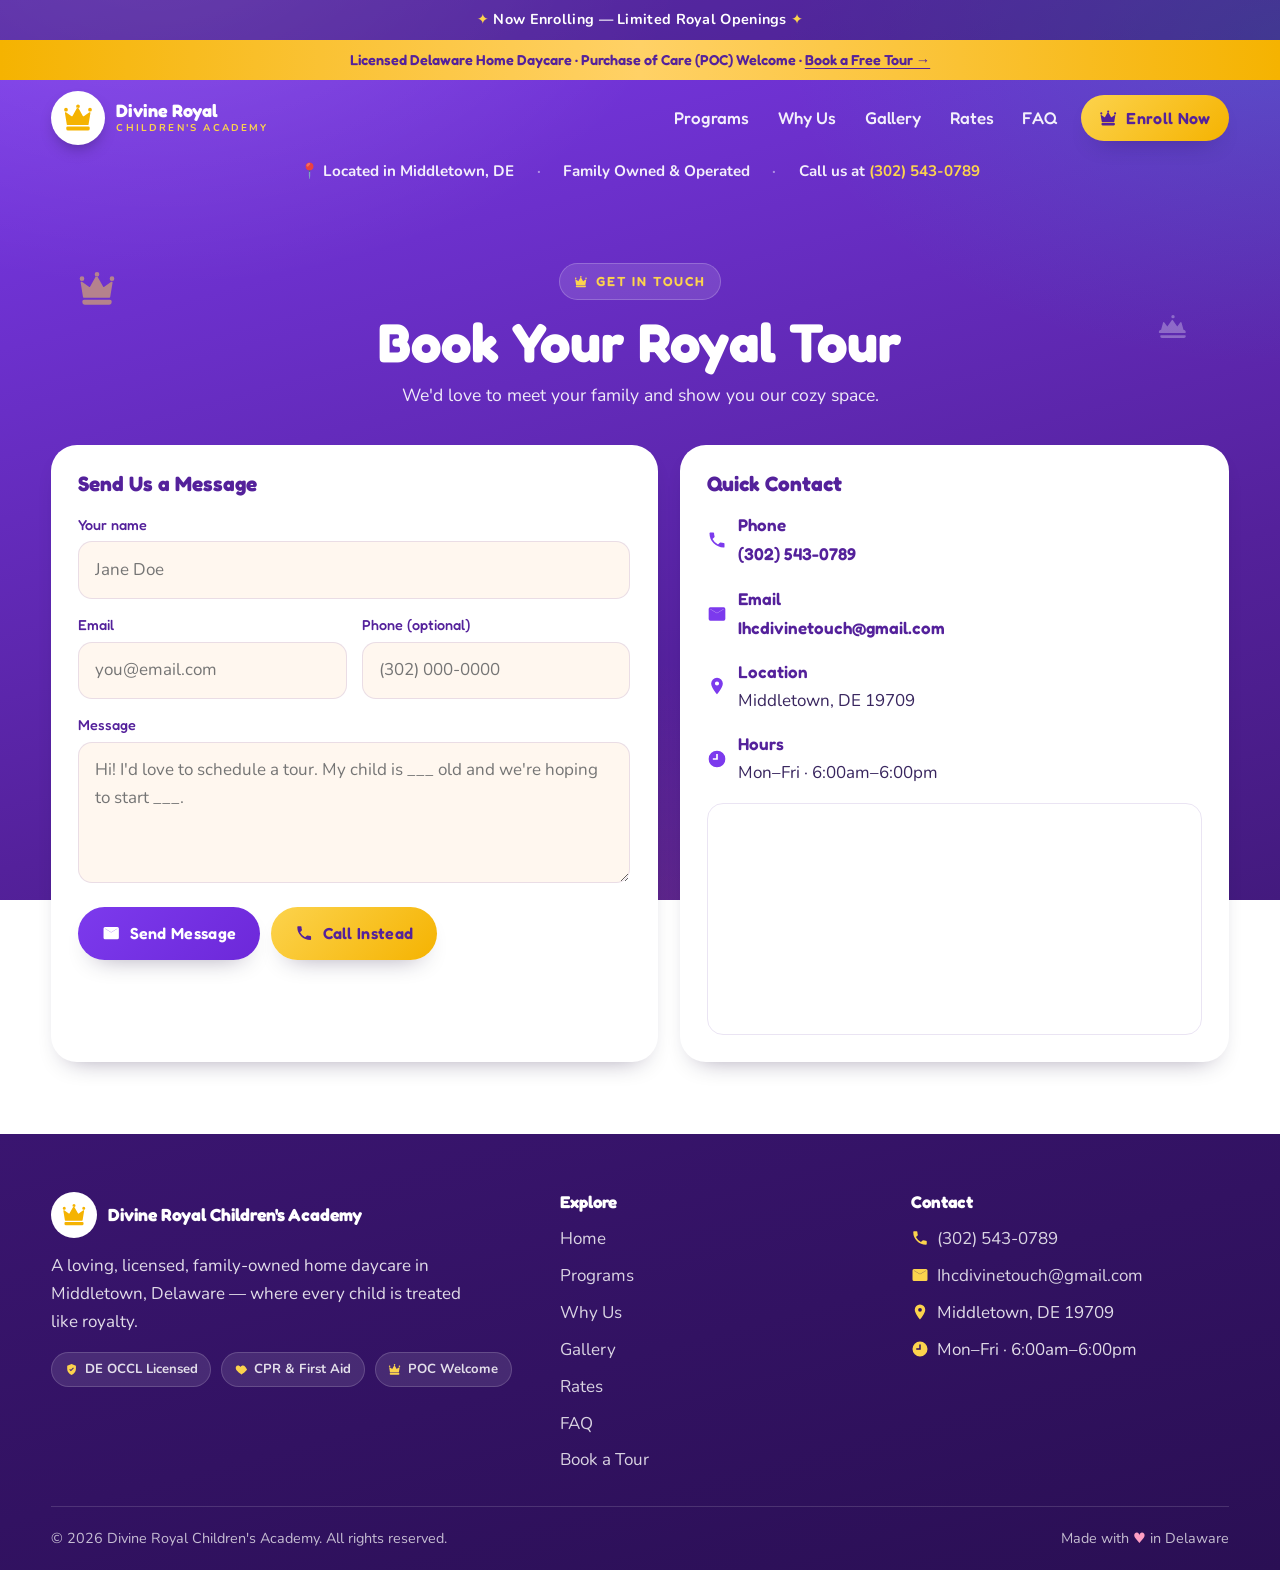
==== contact.html @ b8e2006c "Redesign as multi-page royal site, mobile-optimized - Rebuild into separate pages: home, programs, w" ====
<!DOCTYPE html>
<html lang="en">
<head>
  <meta charset="utf-8" />
  <meta name="viewport" content="width=device-width, initial-scale=1" />
  <title>Contact &amp; Tours – Divine Royal Children's Academy</title>
  <meta name="description" content="Book a free tour of Divine Royal Children's Academy in Middletown, DE. Call (302) 543-0789 or send us a message — we'd love to meet your family." />
  <meta name="theme-color" content="#54219b" />
  <meta name="format-detection" content="telephone=no" />
  <link rel="icon" href="data:image/svg+xml,<svg xmlns='http://www.w3.org/2000/svg' viewBox='0 0 100 100'><text y='.9em' font-size='90'>👑</text></svg>" />
  <link rel="preconnect" href="https://fonts.googleapis.com">
  <link rel="preconnect" href="https://fonts.gstatic.com" crossorigin>
  <link href="https://fonts.googleapis.com/css2?family=Fredoka:wght@500;600;700&family=Nunito:wght@400;600;700;800;900&display=swap" rel="stylesheet">
  <link rel="stylesheet" href="styles.css" />
  <script src="app.js" defer></script>
</head>
<body>
  <div id="site-header"></div>

  <main>
    <div class="hero-wrap">
      <div class="decor" aria-hidden="true">
        <div class="f g" style="top:30%;left:6%;width:40px;height:40px;--d:10s;--r:-8deg"><svg><use href="#i-crown"/></svg></div>
        <div class="f" style="top:46%;right:7%;width:34px;height:34px;--d:11s;--delay:.4s;--r:8deg"><svg><use href="#i-tiara"/></svg></div>
      </div>
      <section class="container page-hero">
        <span class="eyebrow"><svg><use href="#i-crown"/></svg> Get in Touch</span>
        <h1>Book Your Royal Tour</h1>
        <p>We'd love to meet your family and show you our cozy space.</p>
      </section>
    </div>

    <section class="container section" style="padding-top:0">
      <div class="contact-grid">
        <div class="card reveal" style="padding:1.7rem">
          <h3 style="font-size:1.3rem;color:var(--brand-deep)">Send Us a Message</h3>
          <form class="form" id="tourForm">
            <div class="field"><label for="f-name">Your name</label><input id="f-name" name="name" required placeholder="Jane Doe" /></div>
            <div class="grid-2" style="gap:.9rem">
              <div class="field"><label for="f-email">Email</label><input id="f-email" name="email" type="email" required placeholder="you@email.com" /></div>
              <div class="field"><label for="f-phone">Phone (optional)</label><input id="f-phone" name="phone" placeholder="(302) 000-0000" /></div>
            </div>
            <div class="field"><label for="f-msg">Message</label><textarea id="f-msg" name="message" rows="4" placeholder="Hi! I'd love to schedule a tour. My child is ___ old and we're hoping to start ___."></textarea></div>
            <div style="display:flex;gap:.7rem;flex-wrap:wrap">
              <button class="btn solid" type="submit"><svg><use href="#i-mail"/></svg> Send Message</button>
              <a class="btn" href="tel:+13025430789"><svg><use href="#i-phone"/></svg> Call Instead</a>
            </div>
          </form>
        </div>
        <div class="card contact-info reveal" style="padding:1.7rem;transition-delay:.1s">
          <h3 style="font-size:1.3rem;color:var(--brand-deep);margin-bottom:1rem">Quick Contact</h3>
          <div class="row"><svg><use href="#i-phone"/></svg><div><b>Phone</b><br><a href="tel:+13025430789">(302) 543-0789</a></div></div>
          <div class="row"><svg><use href="#i-mail"/></svg><div><b>Email</b><br><a href="mailto:Ihcdivinetouch@gmail.com">Ihcdivinetouch@gmail.com</a></div></div>
          <div class="row"><svg><use href="#i-pin"/></svg><div><b>Location</b><br>Middletown, DE 19709</div></div>
          <div class="row"><svg><use href="#i-clock"/></svg><div><b>Hours</b><br>Mon–Fri · 6:00am–6:00pm</div></div>
          <div class="map"><iframe title="Map of Middletown, Delaware" src="https://www.google.com/maps?q=Middletown,DE&output=embed" loading="lazy" referrerpolicy="no-referrer-when-downgrade"></iframe></div>
        </div>
      </div>
    </section>
  </main>

  <div id="site-footer"></div>
</body>
</html>
---- styles.css ----
/* =====================================================================
   Divine Royal Children's Academy — shared styles
   BRAND COLORS · PLACEHOLDERS — edit the values below when the real logo
   arrives. Change these and the whole site re-themes automatically.
   ===================================================================== */
:root{
  --brand:#7c3aed;        /* main royal purple */
  --brand-dark:#6d28d9;
  --brand-deep:#54219b;   /* deepest purple */
  --gold:#f5b301;         /* crown gold */
  --gold-soft:#fcd34d;
  --teal:#22b8c9;         /* cheerful accent */
  --coral:#ff6f91;        /* cheerful accent */
  --sun:#ffd166;          /* cheerful accent */
  /* ----- neutrals ----- */
  --surface:#ffffff;
  --cream:#fff7ef;
  --lav:#f4eefe;
  --ink:#39265f;          /* dark text (inside white cards) */
  --muted:#6d6386;
  --border:rgba(84,33,155,.12);
  --shadow:0 22px 46px -22px rgba(20,5,50,.55);
  --shadow-sm:0 12px 26px -16px rgba(20,5,50,.45);
  --ring:rgba(252,211,77,.55);
  --radius:26px;
  --radius-sm:16px;
  --maxw:1180px;
}

*{box-sizing:border-box}
html{scroll-behavior:smooth}
body{
  margin:0;color:#fff;font-family:Nunito,system-ui,Segoe UI,Roboto,Arial,sans-serif;
  line-height:1.65;font-size:17px;overflow-x:hidden;min-height:100vh;
  background:
    radial-gradient(900px 600px at 12% -8%, rgba(255,255,255,.14), transparent 60%),
    radial-gradient(900px 600px at 100% 4%, rgba(34,184,201,.22), transparent 55%),
    radial-gradient(800px 700px at 50% 120%, rgba(255,111,145,.18), transparent 60%),
    linear-gradient(165deg,var(--brand),var(--brand-deep) 70%,#431a7e);
  background-attachment:fixed;
}
a{color:inherit;text-decoration:none}
img{max-width:100%;display:block}
h1,h2,h3,h4{font-family:Fredoka,system-ui,sans-serif;font-weight:700;line-height:1.12;margin:0}
p{margin:0}
::selection{background:var(--gold-soft);color:var(--brand-deep)}
.container{width:min(var(--maxw),92vw);margin-inline:auto}
.center{text-align:center}

/* ---------- Buttons ---------- */
.btn{
  --bg1:var(--gold-soft);--bg2:var(--gold);--bc:var(--brand-deep);
  position:relative;display:inline-flex;align-items:center;gap:.55rem;
  padding:.85rem 1.5rem;border-radius:999px;font-family:Fredoka;font-weight:600;font-size:1rem;
  letter-spacing:.3px;color:var(--bc);background:linear-gradient(135deg,var(--bg1),var(--bg2));
  border:0;cursor:pointer;box-shadow:var(--shadow-sm);overflow:hidden;
  transition:transform .25s cubic-bezier(.2,.8,.2,1),box-shadow .25s,filter .25s;
}
.btn svg{width:1.15em;height:1.15em;fill:currentColor;flex:none}
.btn::after{content:"";position:absolute;top:0;left:-120%;width:55%;height:100%;background:linear-gradient(100deg,transparent,rgba(255,255,255,.5),transparent);transform:skewX(-18deg);transition:left .6s}
.btn:hover{transform:translateY(-3px);box-shadow:var(--shadow);filter:saturate(1.08)}
.btn:hover::after{left:130%}
.btn:focus-visible{outline:3px solid #fff;outline-offset:2px}
.btn.solid{--bg1:var(--brand);--bg2:var(--brand-dark);--bc:#fff}
.btn.outline{background:transparent;color:#fff;border:2.5px solid rgba(255,255,255,.85);box-shadow:none}
.btn.outline:hover{background:#fff;color:var(--brand-deep)}
.btn.lg{padding:1rem 1.8rem;font-size:1.08rem}

/* ---------- Announcement bars ---------- */
.announce .bar{text-align:center;padding:.5rem 1rem;font-weight:700;font-size:.9rem}
.announce .bar.one{background:rgba(0,0,0,.28);color:#fff;letter-spacing:.3px}
.announce .bar.one .s{color:var(--gold-soft)}
.announce .bar.two{background:linear-gradient(90deg,var(--gold),var(--sun),var(--gold));color:var(--brand-deep);font-family:Fredoka;font-weight:600}
.announce .bar.two a{text-decoration:underline;text-underline-offset:3px}

/* ---------- Header ---------- */
header{position:sticky;top:0;z-index:60;transition:box-shadow .3s,background .3s}
header.scrolled{background:linear-gradient(165deg,rgba(86,35,135,.96),rgba(67,26,126,.96));backdrop-filter:blur(8px);box-shadow:0 10px 30px -16px rgba(0,0,0,.6)}
.nav{display:flex;align-items:center;justify-content:space-between;gap:1rem;padding:.7rem 0}
.brand{display:flex;align-items:center;gap:.7rem;min-width:0}
.brand .badge{width:54px;height:54px;border-radius:50%;flex:none;display:grid;place-items:center;background:#fff;box-shadow:0 8px 18px -8px rgba(0,0,0,.45);overflow:hidden}
.brand .badge svg{width:32px;height:32px;fill:var(--gold);animation:bob 3.6s ease-in-out infinite}
.brand .name{font-family:Fredoka;font-weight:700;font-size:1.12rem;color:#fff;line-height:1.04}
.brand .name small{display:block;font-family:Nunito;font-weight:700;font-size:.62rem;letter-spacing:.22em;text-transform:uppercase;color:var(--gold-soft);margin-top:2px}
.menu{display:flex;align-items:center;gap:.2rem}
.menu a.link{padding:.5rem .8rem;border-radius:999px;font-family:Fredoka;font-weight:500;color:#fff;position:relative;opacity:.92}
.menu a.link::after{content:"";position:absolute;left:.8rem;right:.8rem;bottom:.3rem;height:2.5px;background:var(--gold-soft);border-radius:2px;transform:scaleX(0);transform-origin:left;transition:transform .25s}
.menu a.link:hover{opacity:1}
.menu a.link:hover::after,.menu a.link.active::after{transform:scaleX(1)}
.menu a.link.active{opacity:1}
.menu .btn{margin-left:.4rem;padding:.6rem 1.15rem}
.nav-toggle{display:none;flex-direction:column;gap:5px;width:48px;height:48px;border:0;background:rgba(255,255,255,.16);border-radius:14px;cursor:pointer;align-items:center;justify-content:center}
.nav-toggle span{width:22px;height:2.6px;background:#fff;border-radius:2px;transition:.3s}
.nav-toggle[aria-expanded="true"] span:nth-child(1){transform:translateY(7.6px) rotate(45deg)}
.nav-toggle[aria-expanded="true"] span:nth-child(2){opacity:0}
.nav-toggle[aria-expanded="true"] span:nth-child(3){transform:translateY(-7.6px) rotate(-45deg)}
.subinfo{display:flex;align-items:center;justify-content:center;gap:.4rem 1.4rem;flex-wrap:wrap;padding:.2rem 0 .55rem;font-weight:700;font-size:.95rem;color:rgba(255,255,255,.92)}
.subinfo .dot{opacity:.5}
.subinfo .call b{color:var(--gold-soft)}

/* ---------- Floating decorations ---------- */
.decor{position:absolute;inset:0;pointer-events:none;overflow:hidden;z-index:0}
.decor .f{position:absolute;opacity:.5;animation:floaty var(--d,9s) ease-in-out infinite;animation-delay:var(--delay,0s)}
.decor .f svg{width:100%;height:100%;fill:rgba(255,255,255,.6)}
.decor .f.g svg{fill:var(--gold-soft)}

/* ---------- Hero (home) ---------- */
.hero-wrap{position:relative}
.hero{position:relative;z-index:1;display:grid;grid-template-columns:1.05fr .95fr;gap:clamp(2rem,5vw,3.5rem);align-items:center;padding:clamp(1.5rem,4vw,3rem) 0 clamp(3rem,6vw,5rem)}
.cluster{position:relative;min-height:480px}
.cphoto{position:absolute;border-radius:50%;padding:9px;box-shadow:var(--shadow);background:var(--frame,#fff)}
.cphoto img{width:100%;height:100%;border-radius:50%;object-fit:cover;aspect-ratio:1/1}
.cphoto .crown{position:absolute;top:-30px;left:50%;transform:translateX(-50%) rotate(-4deg);width:64px;height:64px;fill:var(--gold);filter:drop-shadow(0 6px 6px rgba(0,0,0,.25));animation:bob 4s ease-in-out infinite}
.cphoto.c1{width:220px;height:220px;top:50px;left:0;--frame:linear-gradient(135deg,var(--gold-soft),var(--gold))}
.cphoto.c2{width:180px;height:180px;top:0;right:24px;--frame:linear-gradient(135deg,#7fe0ea,var(--teal))}
.cphoto.c2 .crown{fill:var(--teal);animation-delay:.5s}
.cphoto.c3{width:190px;height:190px;top:240px;left:165px;--frame:linear-gradient(135deg,#ffa9bd,var(--coral))}
.cphoto.c3 .crown{fill:var(--coral);animation-delay:1s}
.welcome{background:var(--surface);color:var(--ink);border-radius:var(--radius);padding:clamp(1.6rem,3vw,2.6rem);box-shadow:var(--shadow);text-align:center}
.welcome .wcrown{width:54px;height:54px;fill:var(--gold);margin:0 auto .4rem}
.welcome .kicker{font-family:Fredoka;color:var(--muted);font-size:1.05rem;letter-spacing:.04em}
.welcome .kicker::after{content:"";display:block;width:60px;height:3px;background:var(--gold);border-radius:3px;margin:.5rem auto 0}
.welcome h1{font-size:clamp(1.9rem,3.4vw,2.8rem);color:var(--brand);margin:.8rem 0 .4rem}
.welcome .sub{color:var(--muted);font-size:1.08rem;margin-bottom:.4rem}
.welcome .tag{font-family:Fredoka;color:var(--brand-deep);font-weight:500;margin-bottom:1.3rem}
.welcome .wbtns{display:flex;gap:.7rem;flex-wrap:wrap;justify-content:center}
.welcome .anniv{display:inline-flex;align-items:center;gap:.45rem;background:linear-gradient(135deg,var(--gold-soft),var(--gold));color:var(--brand-deep);font-family:Fredoka;font-weight:600;font-size:.85rem;letter-spacing:.03em;padding:.36rem .95rem;border-radius:999px;box-shadow:var(--shadow-sm);margin-bottom:.7rem}
.welcome .anniv svg{width:1.05em;height:1.05em;fill:currentColor}

/* ---------- Page hero (sub-pages) ---------- */
.page-hero{position:relative;text-align:center;padding:clamp(2.4rem,6vw,4.4rem) 0 clamp(1.5rem,3vw,2.2rem)}
.page-hero h1{font-size:clamp(2.2rem,5vw,3.4rem);color:#fff;margin:.7rem 0 .5rem}
.page-hero p{color:rgba(255,255,255,.9);font-size:1.1rem;max-width:60ch;margin-inline:auto}

/* ---------- Sections / headings ---------- */
section{scroll-margin-top:84px}
.section{padding:clamp(40px,6vw,72px) 0;position:relative;z-index:1}
.sec-head{max-width:680px;margin-inline:auto}
.eyebrow{display:inline-flex;align-items:center;gap:.5rem;font-family:Fredoka;font-weight:600;font-size:.82rem;letter-spacing:.14em;text-transform:uppercase;color:var(--gold-soft);background:rgba(255,255,255,.12);border:1px solid rgba(255,255,255,.2);padding:.42rem .9rem;border-radius:999px}
.eyebrow svg{width:1.05em;height:1.05em;fill:var(--gold-soft)}
.sec-head h2{font-size:clamp(2rem,4vw,3rem);color:#fff;margin:.8rem 0 .5rem}
.sec-head p{color:rgba(255,255,255,.88);font-size:1.08rem}
.divider{display:flex;align-items:center;justify-content:center;gap:.7rem;margin-top:.4rem}
.divider::before,.divider::after{content:"";height:2.5px;width:48px;border-radius:3px;background:linear-gradient(90deg,transparent,var(--gold))}
.divider::after{background:linear-gradient(90deg,var(--gold),transparent)}
.divider svg{width:24px;height:24px;fill:var(--gold)}

/* ---------- Cards / grids ---------- */
.grid-3{display:grid;grid-template-columns:repeat(3,1fr);gap:1.4rem}
.grid-2{display:grid;grid-template-columns:1fr 1fr;gap:1.4rem}
.card{background:#fff;color:var(--ink);border-radius:var(--radius);box-shadow:var(--shadow-sm)}

/* Stats */
.stats{display:grid;grid-template-columns:repeat(auto-fit,minmax(168px,1fr));gap:1rem}
.stat{background:#fff;color:var(--ink);border-radius:var(--radius-sm);box-shadow:var(--shadow-sm);padding:1.3rem 1rem;text-align:center;border-top:5px solid var(--c,var(--brand))}
.stat .ic{width:46px;height:46px;margin:0 auto .5rem;border-radius:12px;display:grid;place-items:center;background:var(--lav)}
.stat .ic svg{width:24px;height:24px;fill:var(--c,var(--brand))}
.stat b{display:block;font-family:Fredoka;font-size:1.5rem;color:var(--brand-deep);line-height:1}
.stat span{font-size:.92rem;color:var(--muted)}

/* Explore cards (home) */
.explore{display:grid;grid-template-columns:repeat(4,1fr);gap:1.2rem}
.xcard{background:#fff;color:var(--ink);border-radius:var(--radius);box-shadow:var(--shadow-sm);padding:1.6rem 1.3rem;text-align:center;transition:transform .35s cubic-bezier(.2,.8,.2,1),box-shadow .35s}
.xcard:hover{transform:translateY(-8px);box-shadow:var(--shadow)}
.xcard .xi{width:64px;height:64px;margin:0 auto .8rem;border-radius:18px;display:grid;place-items:center;background:linear-gradient(135deg,var(--brand),var(--brand-deep))}
.xcard .xi svg{width:32px;height:32px;fill:var(--gold-soft)}
.xcard h3{font-size:1.25rem;color:var(--brand-deep);margin-bottom:.3rem}
.xcard p{color:var(--muted);font-size:.95rem}
.xcard .more{display:inline-block;margin-top:.8rem;font-family:Fredoka;font-weight:600;color:var(--brand)}

/* Program / room cards */
.room{overflow:hidden;transition:transform .35s cubic-bezier(.2,.8,.2,1),box-shadow .35s}
.room:hover{transform:translateY(-8px);box-shadow:var(--shadow)}
.room .ph{position:relative;aspect-ratio:16/11;overflow:hidden}
.room .ph img{width:100%;height:100%;object-fit:cover;transition:transform .6s cubic-bezier(.2,.8,.2,1)}
.room:hover .ph img{transform:scale(1.07)}
.room .ph .crown{position:absolute;top:12px;left:12px;width:42px;height:42px;fill:var(--gold);filter:drop-shadow(0 4px 5px rgba(0,0,0,.35))}
.room .ph .age{position:absolute;bottom:12px;right:12px;background:#fff;color:var(--brand-deep);font-family:Fredoka;font-weight:600;font-size:.82rem;padding:.3rem .8rem;border-radius:999px;box-shadow:var(--shadow-sm)}
.room .body{padding:1.3rem 1.4rem 1.5rem}
.room h3{font-size:1.35rem;color:var(--brand-deep);margin-bottom:.4rem}
.room p{color:var(--muted)}

/* Features (why us) — glass cards on purple */
.features{display:grid;grid-template-columns:repeat(3,1fr);gap:1.2rem}
.feature{background:rgba(255,255,255,.09);border:1px solid rgba(255,255,255,.16);border-radius:var(--radius-sm);padding:1.3rem;display:flex;gap:.9rem;align-items:flex-start;transition:background .3s,transform .3s}
.feature:hover{background:rgba(255,255,255,.16);transform:translateY(-4px)}
.feature .fi{width:46px;height:46px;flex:none;border-radius:12px;display:grid;place-items:center;background:linear-gradient(135deg,var(--gold-soft),var(--gold))}
.feature .fi svg{width:24px;height:24px;fill:var(--brand-deep)}
.feature h4{color:#fff;font-size:1.08rem;margin-bottom:.25rem}
.feature p{color:rgba(255,255,255,.82);font-size:.94rem}

/* Gallery */
.gallery{display:grid;grid-template-columns:repeat(3,1fr);gap:1rem}
.gallery figure{margin:0;position:relative;border-radius:var(--radius);overflow:hidden;box-shadow:var(--shadow-sm)}
.gallery img{aspect-ratio:1/1;object-fit:cover;width:100%;transition:transform .6s cubic-bezier(.2,.8,.2,1)}
.gallery figure:hover img{transform:scale(1.08)}
.gallery figcaption{position:absolute;inset:auto 0 0 0;padding:1.4rem .9rem .8rem;background:linear-gradient(0deg,rgba(20,5,50,.85),transparent);color:#fff;font-family:Fredoka;font-weight:600;display:flex;align-items:center;gap:.4rem;opacity:0;transform:translateY(8px);transition:.3s}
.gallery figcaption svg{width:1.1em;height:1.1em;fill:var(--gold-soft)}
.gallery figure:hover figcaption{opacity:1;transform:none}

/* Rates */
.rate-card{padding:1.7rem;display:flex;flex-direction:column;height:100%}
.rate-card h3{font-size:1.3rem;color:var(--brand-deep);display:flex;align-items:center;gap:.55rem}
.rate-card h3 svg{width:1.2em;height:1.2em;fill:var(--gold)}
.rate-card.hl{background:linear-gradient(135deg,#fff,#fff3d2);border:2px solid var(--gold)}
.ratelist{list-style:none;margin:1rem 0 0;padding:0;display:grid;gap:.7rem}
.ratelist li{display:flex;gap:.6rem;align-items:flex-start;color:var(--ink)}
.ratelist li svg{width:1.1em;height:1.1em;fill:var(--gold);flex:none;margin-top:.35rem}
.ratelist b{color:var(--brand-deep)}
.tier{display:flex;justify-content:space-between;align-items:baseline;border-bottom:1px dashed var(--border);padding:.6rem 0}
.tier:last-child{border-bottom:0}
.tier .t-name{font-family:Fredoka;font-weight:600;color:var(--brand-deep)}
.tier .t-meta{color:var(--muted);font-size:.92rem}
.rate-card .muted{color:var(--muted)}

/* Testimonials */
.quotes{display:grid;grid-template-columns:repeat(2,1fr);gap:1.4rem}
.quote{padding:1.7rem;position:relative;color:var(--ink)}
.quote .qm{font-family:Fredoka;font-size:3rem;line-height:.6;color:var(--gold);height:1.4rem}
.quote p{color:var(--ink);font-size:1.05rem;margin:.6rem 0 1rem}
.quote .who{display:flex;align-items:center;gap:.7rem}
.quote .who .av{width:42px;height:42px;border-radius:50%;background:var(--lav);display:grid;place-items:center}
.quote .who .av svg{width:22px;height:22px;fill:var(--brand)}
.quote .who b{font-family:Fredoka;color:var(--brand-deep)}
.quote .stars{color:var(--gold);letter-spacing:2px;font-size:.95rem}

/* FAQ */
.faq{max-width:820px;margin-inline:auto;display:grid;gap:.9rem}
.faq details{background:#fff;color:var(--ink);border-radius:var(--radius-sm);box-shadow:var(--shadow-sm);overflow:hidden}
.faq summary{list-style:none;cursor:pointer;padding:1.1rem 1.3rem;font-family:Fredoka;font-weight:600;color:var(--brand-deep);display:flex;align-items:center;justify-content:space-between;gap:1rem;font-size:1.05rem}
.faq summary::-webkit-details-marker{display:none}
.faq summary .chev{width:26px;height:26px;flex:none;border-radius:50%;background:var(--lav);display:grid;place-items:center;transition:.3s}
.faq summary .chev svg{width:14px;height:14px;fill:var(--brand);transition:transform .3s}
.faq details[open] summary .chev{background:var(--brand)}
.faq details[open] summary .chev svg{fill:#fff;transform:rotate(180deg)}
.faq .ans{padding:0 1.3rem 1.2rem;color:var(--muted)}
.faq .ans a{color:var(--brand);font-weight:700;text-decoration:underline;text-underline-offset:2px}

/* Contact */
.contact-grid{display:grid;grid-template-columns:1.05fr .95fr;gap:1.4rem}
.form{display:grid;gap:.9rem;margin-top:1.1rem}
.field label{display:block;font-family:Fredoka;font-weight:500;font-size:.9rem;color:var(--brand-deep);margin-bottom:.3rem}
.field input,.field textarea{width:100%;padding:.85rem 1rem;border-radius:14px;border:1.5px solid var(--border);background:var(--cream);color:var(--ink);font:inherit;transition:.2s}
.field input:focus,.field textarea:focus{outline:none;border-color:var(--brand);background:#fff;box-shadow:0 0 0 4px var(--ring)}
.contact-info{color:var(--ink)}
.contact-info .row{display:flex;align-items:center;gap:.7rem;margin-bottom:.95rem}
.contact-info .row svg{width:20px;height:20px;fill:var(--brand);flex:none}
.contact-info .row a,.contact-info .row b{font-family:Fredoka;font-weight:600;color:var(--brand-deep)}
.map{border-radius:var(--radius-sm);overflow:hidden;border:1px solid var(--border);margin-top:1rem}
.map iframe{display:block;width:100%;height:230px;border:0}

/* CTA strip */
.cta-strip{background:linear-gradient(135deg,#fff,#fff3d2);border:2px solid var(--gold);border-radius:var(--radius);padding:clamp(1.8rem,4vw,2.6rem);text-align:center;color:var(--ink)}
.cta-strip h2{color:var(--brand-deep);font-size:clamp(1.6rem,3vw,2.2rem)}
.cta-strip p{color:var(--muted);margin:.6rem auto 1.3rem;max-width:50ch}
.cta-strip .b{display:flex;gap:.7rem;flex-wrap:wrap;justify-content:center}

/* Footer */
footer{background:linear-gradient(165deg,#3a1570,#2a0f54);color:rgba(255,255,255,.85);position:relative;z-index:1}
.foot{display:grid;grid-template-columns:1.5fr 1fr 1fr;gap:2rem;padding:clamp(2.4rem,5vw,3.6rem) 0 2rem}
.foot h4{color:#fff;margin-bottom:.9rem}
.foot a{color:rgba(255,255,255,.82)}.foot a:hover{color:var(--gold-soft)}
.foot .fbrand{display:flex;align-items:center;gap:.7rem;margin-bottom:.9rem}
.foot .fbrand .badge{width:46px;height:46px;border-radius:50%;background:#fff;display:grid;place-items:center}
.foot .fbrand .badge svg{width:26px;height:26px;fill:var(--gold)}
.foot .fbrand b{font-family:Fredoka;color:#fff;font-size:1.1rem}
.foot ul{list-style:none;margin:0;padding:0;display:grid;gap:.55rem}
.foot .fc .row{display:flex;gap:.55rem;align-items:flex-start}
.foot .fc svg{width:18px;height:18px;fill:var(--gold-soft);flex:none;margin-top:.25rem}
.badges{display:flex;gap:.6rem;flex-wrap:wrap;margin-top:1rem}
.badges span{display:inline-flex;align-items:center;gap:.4rem;background:rgba(255,255,255,.1);border:1px solid rgba(255,255,255,.16);border-radius:999px;padding:.35rem .8rem;font-size:.82rem;font-weight:700}
.badges svg{width:1em;height:1em;fill:var(--gold-soft)}
.copy{border-top:1px solid rgba(255,255,255,.14);padding:1.2rem 0;display:flex;justify-content:space-between;gap:1rem;flex-wrap:wrap;font-size:.9rem;color:rgba(255,255,255,.72)}

/* Reveal */
.reveal{opacity:0;transform:translateY(28px);transition:opacity .8s ease,transform .8s cubic-bezier(.2,.75,.2,1)}
.reveal.in{opacity:1;transform:none}

/* Keyframes */
@keyframes floaty{0%,100%{transform:translateY(0) rotate(var(--r,0deg))}50%{transform:translateY(-22px) rotate(calc(var(--r,0deg) + 8deg))}}
@keyframes bob{0%,100%{transform:translateX(-50%) translateY(0) rotate(-4deg)}50%{transform:translateX(-50%) translateY(-5px) rotate(4deg)}}
.brand .badge svg,.cphoto.c1 .crown{animation-name:bob}

/* Responsive */
@media (max-width:1000px){
  .explore{grid-template-columns:repeat(2,1fr)}
  .features{grid-template-columns:repeat(2,1fr)}
}
@media (max-width:860px){
  .nav-toggle{display:flex}
  .menu{position:absolute;top:calc(100% + 8px);left:4vw;right:4vw;flex-direction:column;align-items:stretch;gap:.3rem;background:#fff;border-radius:20px;box-shadow:var(--shadow);padding:.8rem;transform:translateY(-10px);opacity:0;visibility:hidden;transition:.28s}
  .menu.open{transform:none;opacity:1;visibility:visible}
  .menu a.link{color:var(--brand-deep);padding:.8rem 1rem}
  .menu a.link::after{display:none}
  .menu a.link.active{background:var(--lav)}
  .menu .btn{margin:.3rem 0 0;justify-content:center}
  .hero{grid-template-columns:1fr;gap:2rem}
  .cluster{min-height:0;display:flex;flex-wrap:wrap;justify-content:center;gap:34px 24px;padding-top:34px}
  .cphoto{position:static!important;width:150px!important;height:150px!important}
  .welcome{order:-1}
  .subinfo{font-size:.88rem}
}
@media (max-width:560px){
  .grid-3,.grid-2,.gallery,.contact-grid,.quotes,.explore{grid-template-columns:1fr}
  .stats{grid-template-columns:1fr 1fr}
  .features{grid-template-columns:1fr}
  .foot{grid-template-columns:1fr;gap:1.6rem}
  body{font-size:16px}
  .cphoto{width:130px!important;height:130px!important}
}
@media (prefers-reduced-motion:reduce){
  *{animation:none!important;scroll-behavior:auto!important}
  .reveal{opacity:1;transform:none;transition:none}
  .btn::after{display:none}
}
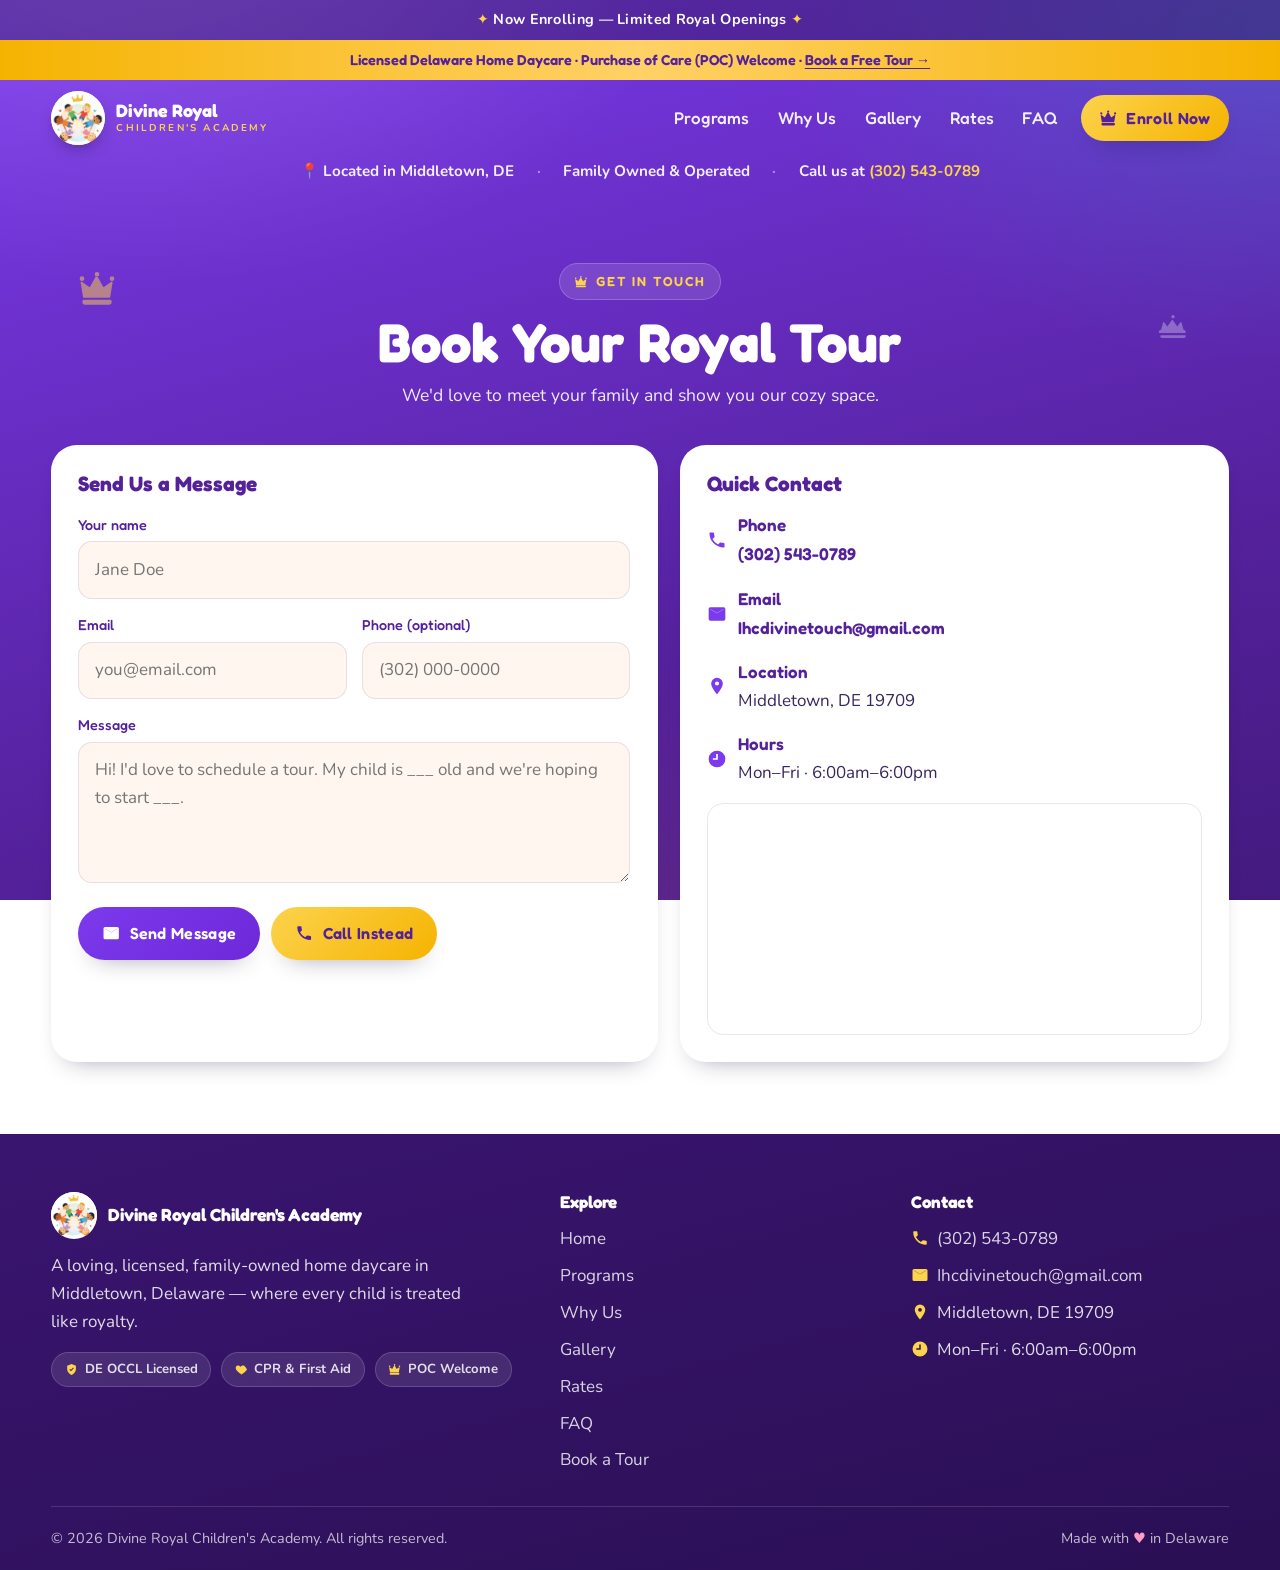
==== commit 1be8b354: "Add DRCA logo to header/footer + two room photos to gallery - Header & footer badge now use the real" ====
--- a/contact.html
+++ b/contact.html
@@ -11,8 +11,8 @@
   <link rel="preconnect" href="https://fonts.googleapis.com">
   <link rel="preconnect" href="https://fonts.gstatic.com" crossorigin>
   <link href="https://fonts.googleapis.com/css2?family=Fredoka:wght@500;600;700&family=Nunito:wght@400;600;700;800;900&display=swap" rel="stylesheet">
-  <link rel="stylesheet" href="styles.css" />
-  <script src="app.js" defer></script>
+  <link rel="stylesheet" href="styles.css?v=3" />
+  <script src="app.js?v=3" defer></script>
 </head>
 <body>
   <div id="site-header"></div>
--- a/styles.css
+++ b/styles.css
@@ -80,6 +80,7 @@
 .brand{display:flex;align-items:center;gap:.7rem;min-width:0}
 .brand .badge{width:54px;height:54px;border-radius:50%;flex:none;display:grid;place-items:center;background:#fff;box-shadow:0 8px 18px -8px rgba(0,0,0,.45);overflow:hidden}
 .brand .badge svg{width:32px;height:32px;fill:var(--gold);animation:bob 3.6s ease-in-out infinite}
+.brand .badge img,.foot .fbrand .badge img{width:100%;height:100%;object-fit:cover;border-radius:50%;display:block}
 .brand .name{font-family:Fredoka;font-weight:700;font-size:1.12rem;color:#fff;line-height:1.04}
 .brand .name small{display:block;font-family:Nunito;font-weight:700;font-size:.62rem;letter-spacing:.22em;text-transform:uppercase;color:var(--gold-soft);margin-top:2px}
 .menu{display:flex;align-items:center;gap:.2rem}
@@ -189,6 +190,18 @@
 .feature h4{color:#fff;font-size:1.08rem;margin-bottom:.25rem}
 .feature p{color:rgba(255,255,255,.82);font-size:.94rem}
 
+/* Meet the provider */
+.provider{display:grid;grid-template-columns:.82fr 1.18fr;gap:clamp(1.4rem,4vw,2.6rem);align-items:center;background:#fff;color:var(--ink);border-radius:var(--radius);box-shadow:var(--shadow-sm);padding:clamp(1.4rem,3vw,2.2rem)}
+.provider-photo{position:relative}
+.provider-photo img{width:100%;aspect-ratio:4/5;object-fit:cover;object-position:50% 20%;border-radius:20px;display:block;box-shadow:var(--shadow-sm)}
+.provider-photo .crown{position:absolute;top:-22px;left:50%;transform:translateX(-50%);width:56px;height:56px;fill:var(--gold);filter:drop-shadow(0 6px 8px rgba(0,0,0,.25))}
+.provider-bio blockquote{margin:0 0 1.1rem;padding:.1rem 0 .1rem 1.1rem;border-left:4px solid var(--gold);font-family:Fredoka;font-weight:500;font-size:clamp(1.15rem,2.2vw,1.45rem);line-height:1.35;color:var(--brand-deep)}
+.provider-bio p{color:var(--muted);margin-bottom:1rem}
+.provider-creds{display:flex;gap:.5rem;flex-wrap:wrap;margin-top:1.1rem}
+.provider-creds span{display:inline-flex;align-items:center;gap:.4rem;background:var(--lav);border:1px solid var(--border);border-radius:999px;padding:.4rem .85rem;font-size:.82rem;font-weight:700;color:var(--brand-deep)}
+.provider-creds svg{width:1.05em;height:1.05em;fill:var(--gold)}
+@media (max-width:760px){.provider{grid-template-columns:1fr;text-align:center}.provider-bio blockquote{text-align:left}.provider-creds{justify-content:center}.provider-photo{max-width:330px;margin:0 auto}}
+
 /* Gallery */
 .gallery{display:grid;grid-template-columns:repeat(3,1fr);gap:1rem}
 .gallery figure{margin:0;position:relative;border-radius:var(--radius);overflow:hidden;box-shadow:var(--shadow-sm)}
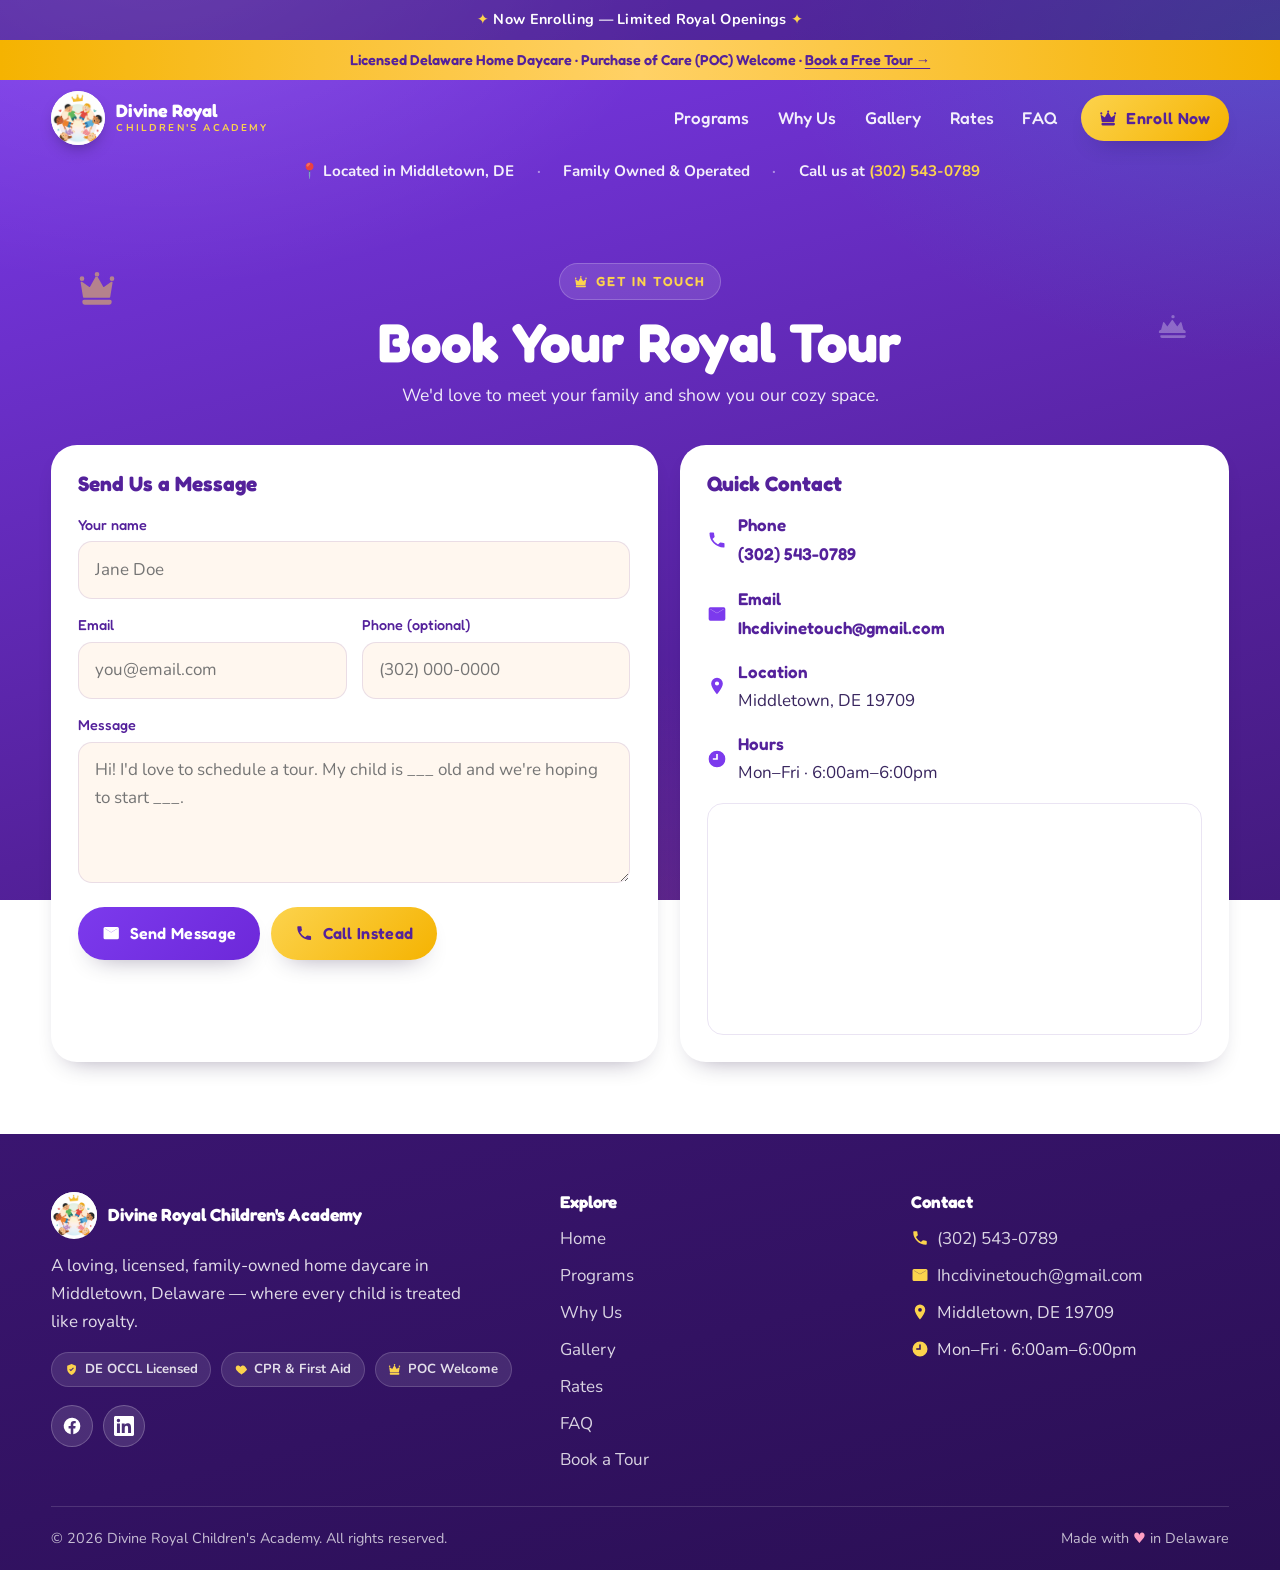
==== commit 0c05dc1e: "Add Facebook & LinkedIn links to the footer - Footer now has Facebook and LinkedIn social icons (ope" ====
--- a/contact.html
+++ b/contact.html
@@ -11,8 +11,8 @@
   <link rel="preconnect" href="https://fonts.googleapis.com">
   <link rel="preconnect" href="https://fonts.gstatic.com" crossorigin>
   <link href="https://fonts.googleapis.com/css2?family=Fredoka:wght@500;600;700&family=Nunito:wght@400;600;700;800;900&display=swap" rel="stylesheet">
-  <link rel="stylesheet" href="styles.css?v=3" />
-  <script src="app.js?v=3" defer></script>
+  <link rel="stylesheet" href="styles.css?v=4" />
+  <script src="app.js?v=4" defer></script>
 </head>
 <body>
   <div id="site-header"></div>
--- a/styles.css
+++ b/styles.css
@@ -283,6 +283,11 @@
 .badges{display:flex;gap:.6rem;flex-wrap:wrap;margin-top:1rem}
 .badges span{display:inline-flex;align-items:center;gap:.4rem;background:rgba(255,255,255,.1);border:1px solid rgba(255,255,255,.16);border-radius:999px;padding:.35rem .8rem;font-size:.82rem;font-weight:700}
 .badges svg{width:1em;height:1em;fill:var(--gold-soft)}
+.socials{display:flex;gap:.6rem;margin-top:1.1rem}
+.socials a{width:42px;height:42px;border-radius:50%;display:grid;place-items:center;background:rgba(255,255,255,.12);border:1px solid rgba(255,255,255,.22);transition:background .25s,transform .25s}
+.socials a:hover{background:var(--gold);transform:translateY(-3px)}
+.socials svg{width:20px;height:20px;fill:#fff}
+.socials a:hover svg{fill:var(--brand-deep)}
 .copy{border-top:1px solid rgba(255,255,255,.14);padding:1.2rem 0;display:flex;justify-content:space-between;gap:1rem;flex-wrap:wrap;font-size:.9rem;color:rgba(255,255,255,.72)}
 
 /* Reveal */
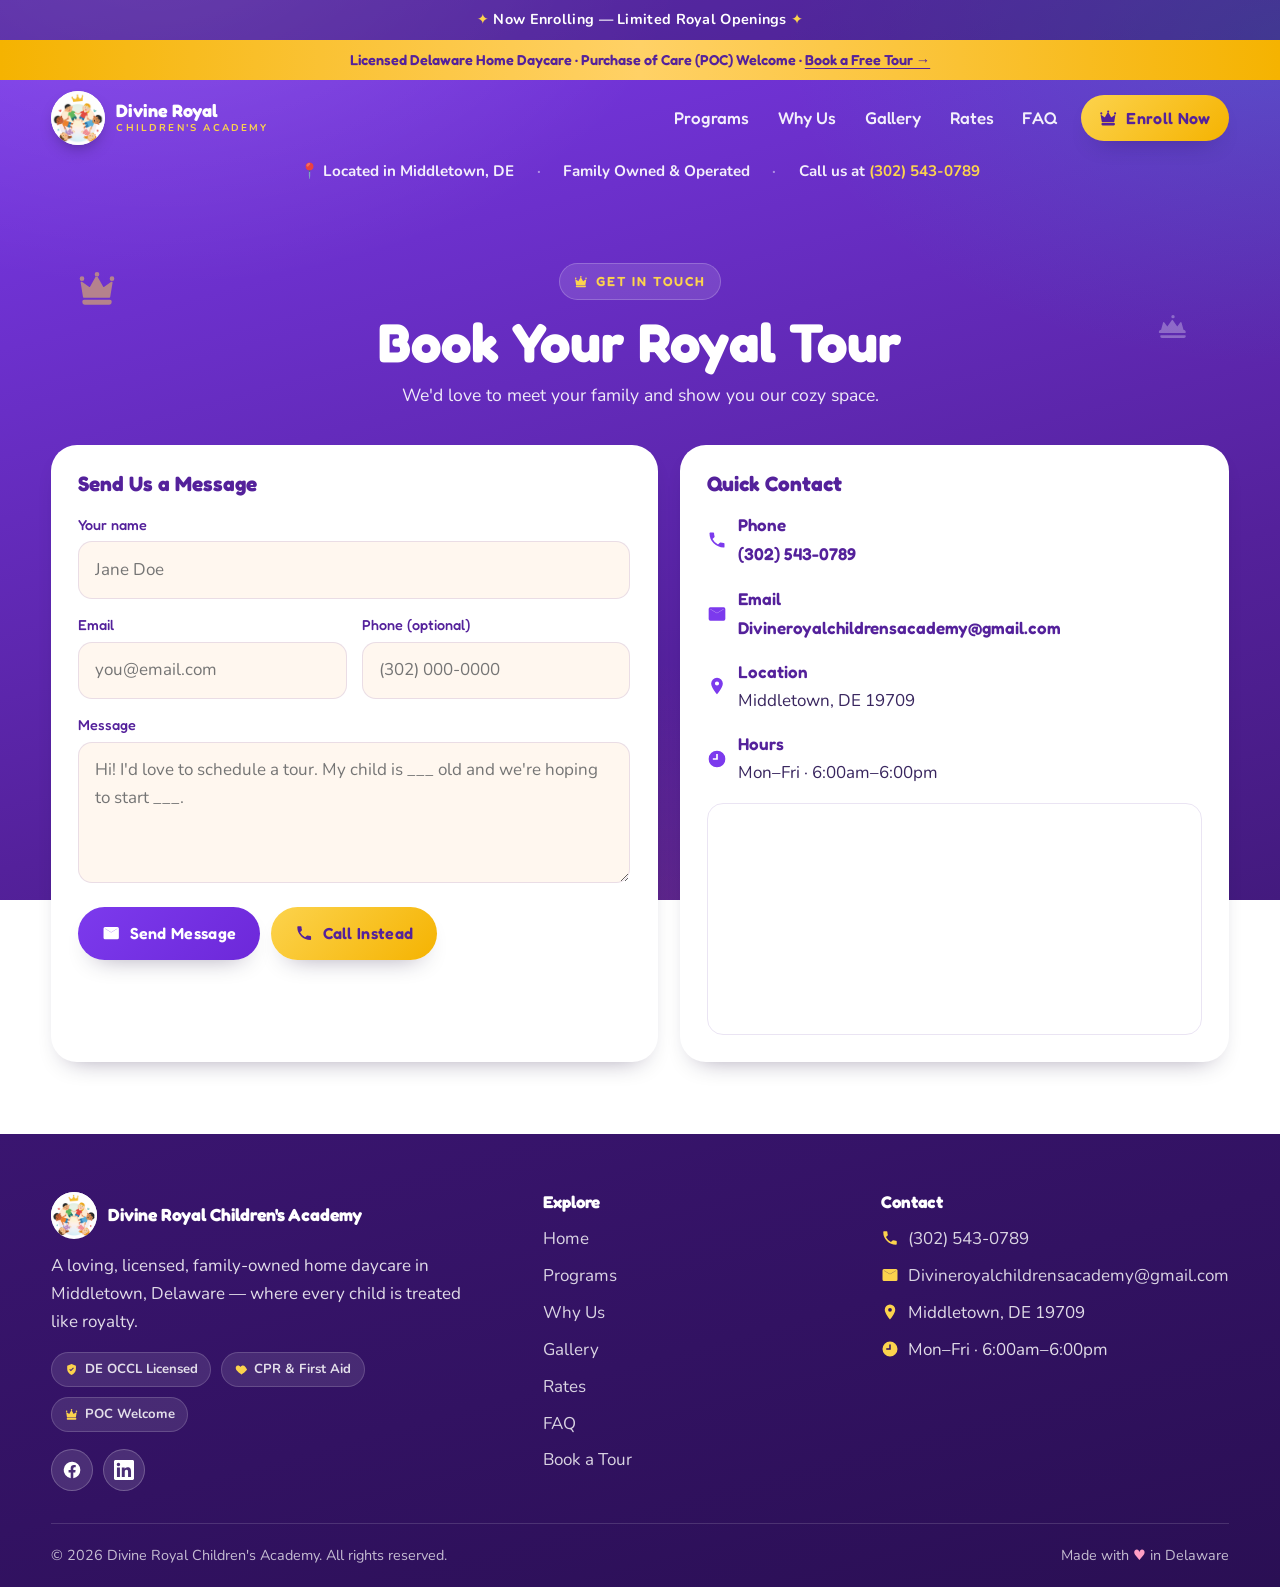
==== commit 28db7216: "Update contact email to Divineroyalchildrensacademy@gmail.com - Replaced old email everywhere (foote" ====
--- a/contact.html
+++ b/contact.html
@@ -11,8 +11,8 @@
   <link rel="preconnect" href="https://fonts.googleapis.com">
   <link rel="preconnect" href="https://fonts.gstatic.com" crossorigin>
   <link href="https://fonts.googleapis.com/css2?family=Fredoka:wght@500;600;700&family=Nunito:wght@400;600;700;800;900&display=swap" rel="stylesheet">
-  <link rel="stylesheet" href="styles.css?v=4" />
-  <script src="app.js?v=4" defer></script>
+  <link rel="stylesheet" href="styles.css?v=5" />
+  <script src="app.js?v=5" defer></script>
 </head>
 <body>
   <div id="site-header"></div>
@@ -50,7 +50,7 @@
         <div class="card contact-info reveal" style="padding:1.7rem;transition-delay:.1s">
           <h3 style="font-size:1.3rem;color:var(--brand-deep);margin-bottom:1rem">Quick Contact</h3>
           <div class="row"><svg><use href="#i-phone"/></svg><div><b>Phone</b><br><a href="tel:+13025430789">(302) 543-0789</a></div></div>
-          <div class="row"><svg><use href="#i-mail"/></svg><div><b>Email</b><br><a href="mailto:Ihcdivinetouch@gmail.com">Ihcdivinetouch@gmail.com</a></div></div>
+          <div class="row"><svg><use href="#i-mail"/></svg><div><b>Email</b><br><a href="mailto:Divineroyalchildrensacademy@gmail.com">Divineroyalchildrensacademy@gmail.com</a></div></div>
           <div class="row"><svg><use href="#i-pin"/></svg><div><b>Location</b><br>Middletown, DE 19709</div></div>
           <div class="row"><svg><use href="#i-clock"/></svg><div><b>Hours</b><br>Mon–Fri · 6:00am–6:00pm</div></div>
           <div class="map"><iframe title="Map of Middletown, Delaware" src="https://www.google.com/maps?q=Middletown,DE&output=embed" loading="lazy" referrerpolicy="no-referrer-when-downgrade"></iframe></div>
